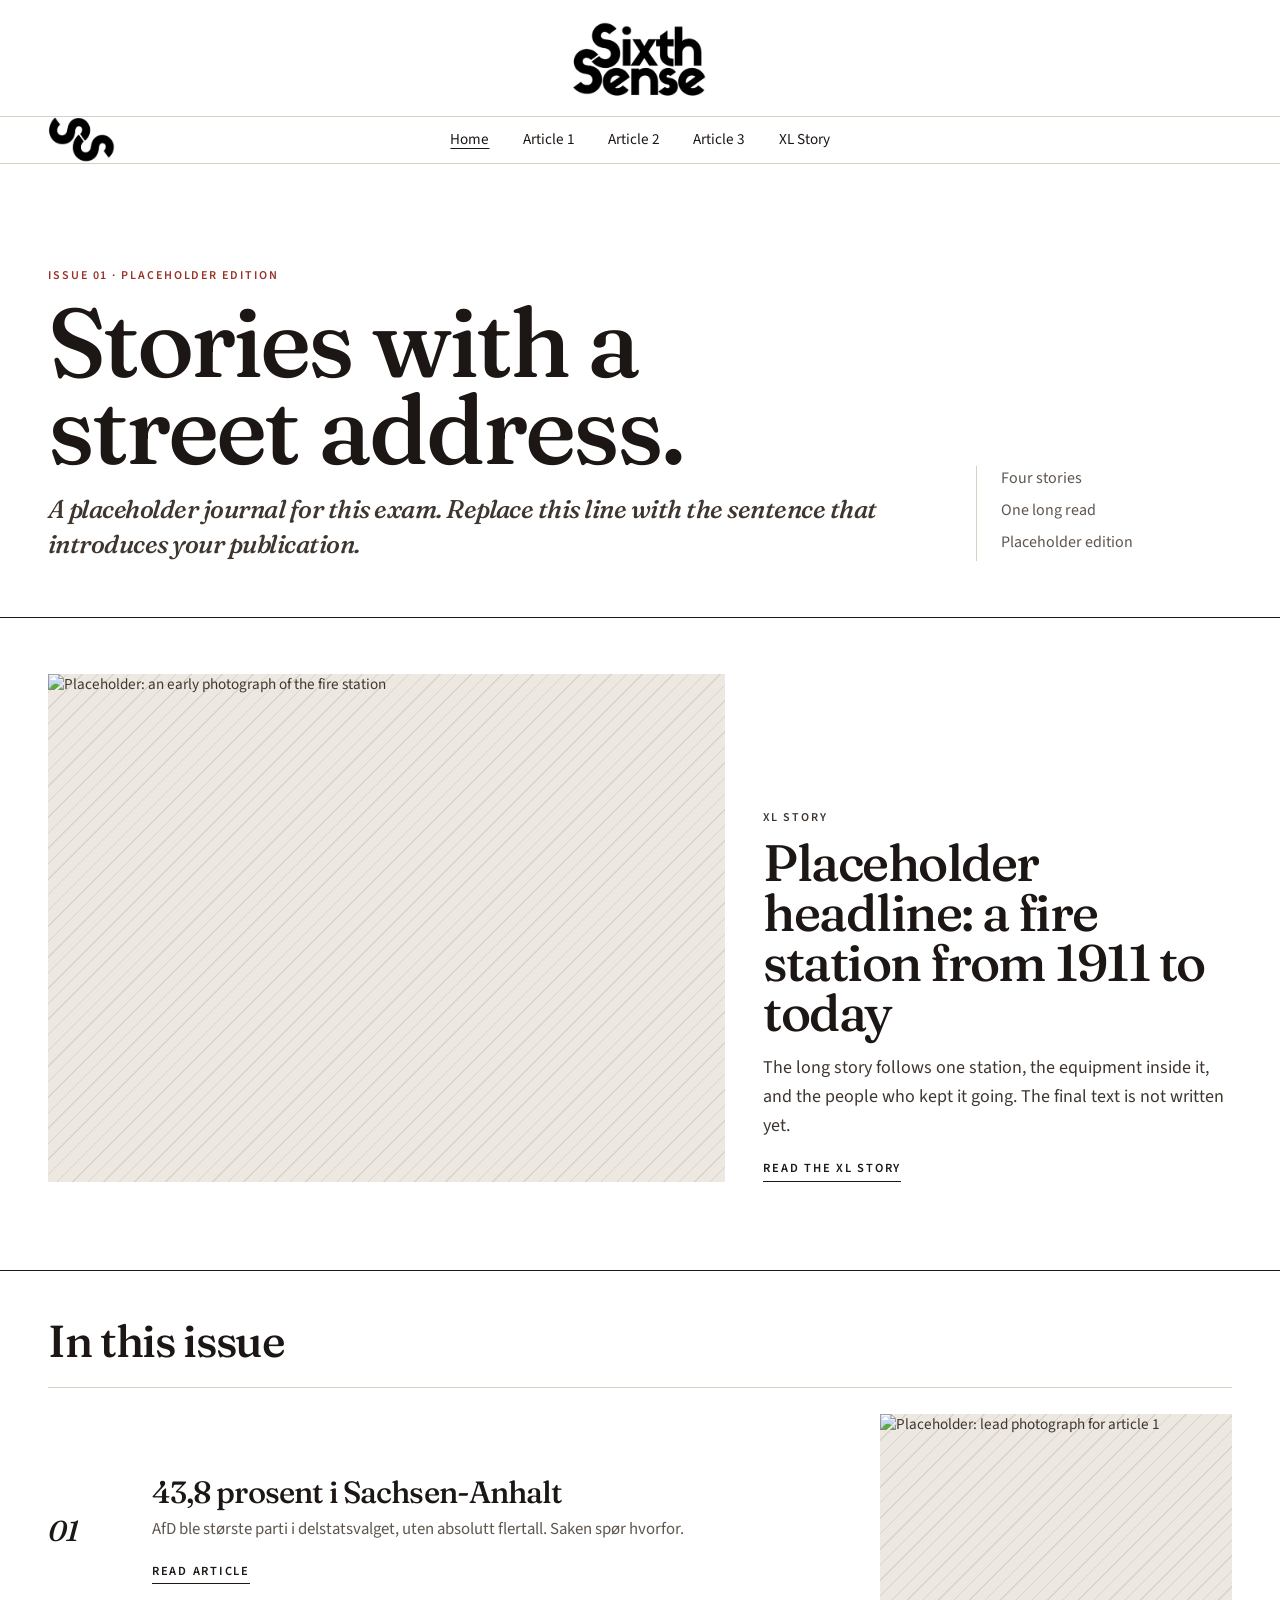
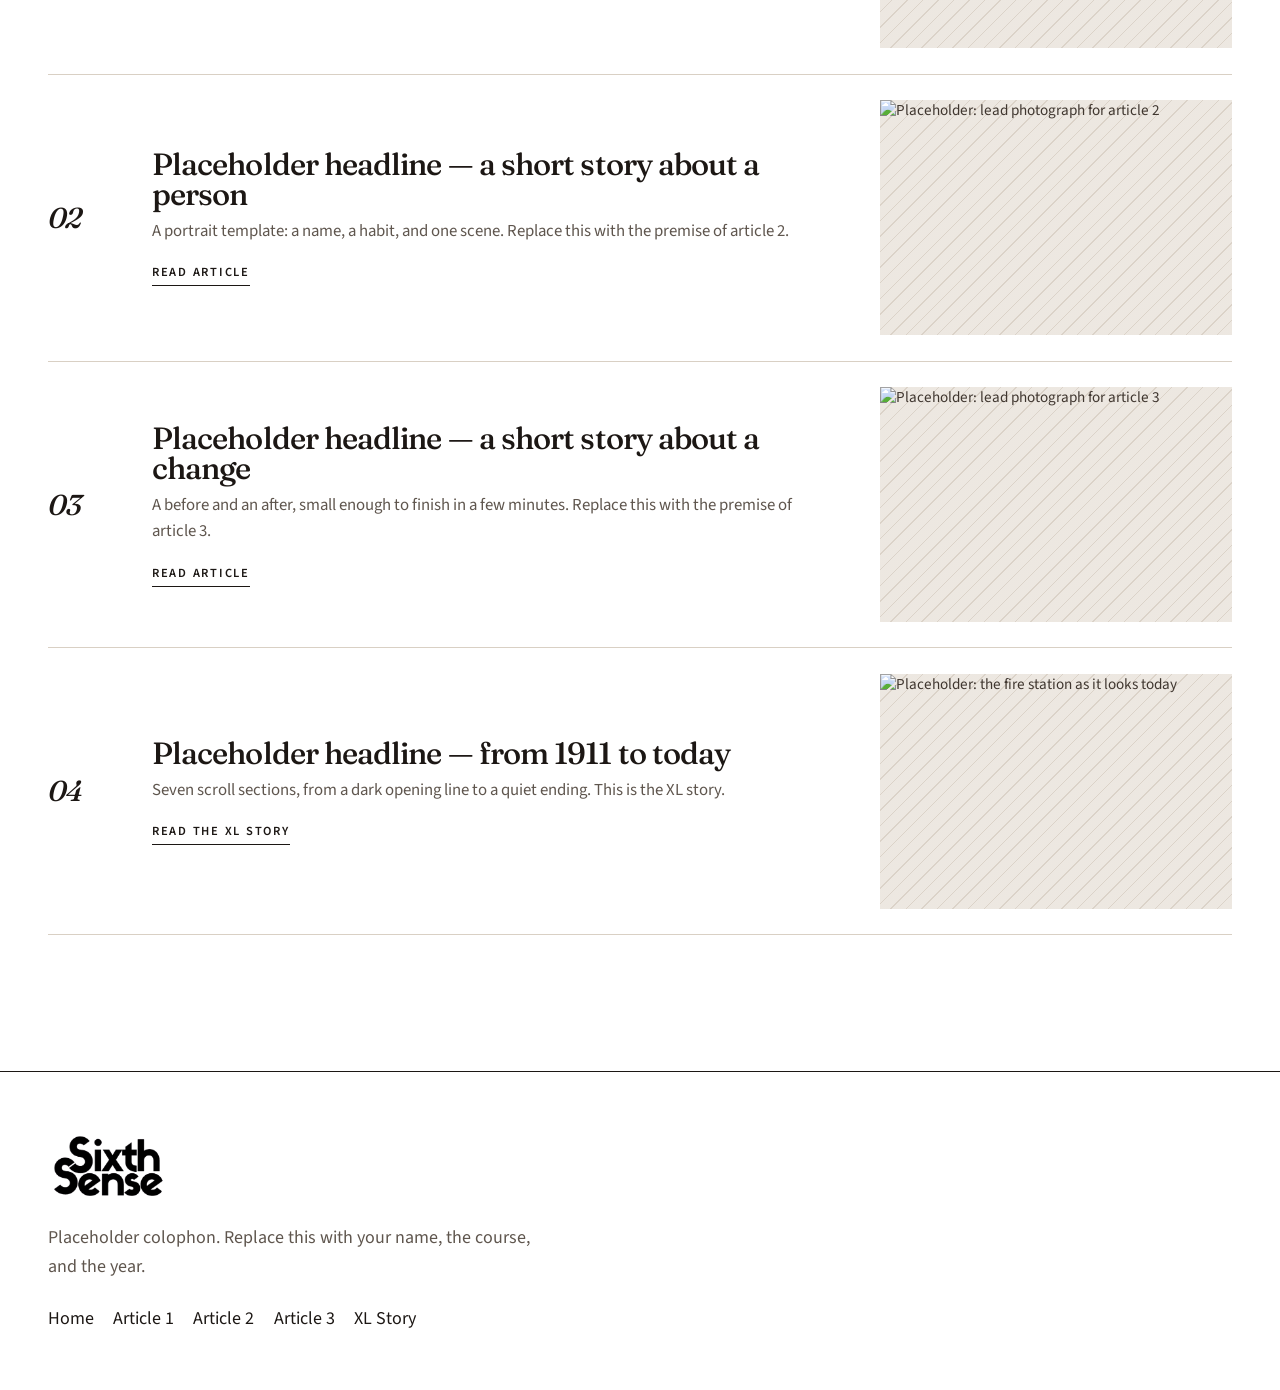
==== index.html @ ca729158 "first commit" ====
<!DOCTYPE html>
<html lang="en">
<head>
  <meta charset="utf-8">
  <meta name="viewport" content="width=device-width, initial-scale=1">
  <title>GVI — Placeholder edition</title>
  <meta name="description" content="Placeholder editorial homepage. Four stories, one of them a long read.">
  <meta name="theme-color" content="#ffffff">
  <link rel="icon" href="images/logo-mark.png">
  <link rel="stylesheet" href="css/style.css">
</head>
<!--
  Site name: Sixth Sense.
  The header mark is images/sixthsense-black.png.
  The compact header uses images/ss-black.png.
  The footer uses images/sixthsense-black.png.

  Pages
  - index.html       this homepage
  - article1.html    Story 1, AfD in Sachsen-Anhalt
  - article2.html    short story template
  - article3.html    short story template
  - xl-story.html    the long scroll story

  Photographs live in images/. The src on each <img> is the file name to add.
-->
<body>
  <a class="skip-link" href="#main">Skip to content</a>

  <header class="site-header">
    <div class="site-header__brand">
      <a class="logo logo--full" href="index.html" aria-label="Sixth Sense">
        <img class="logo__img" src="images/sixthsense-black.png" alt="">
      </a>
    </div>
    <div class="site-header__main">
      <a class="logo logo--mark" href="index.html" aria-label="Sixth Sense" tabindex="-1" aria-hidden="true">
        <span class="logo__mark-rot">
          <img src="images/ss-black.png" alt="">
        </span>
      </a>
      <nav class="site-nav" id="site-nav" aria-label="Primary">
        <ul>
          <li><a href="index.html" aria-current="page">Home</a></li>
          <li><a href="article1.html">Article 1</a></li>
          <li><a href="article2.html">Article 2</a></li>
          <li><a href="article3.html">Article 3</a></li>
          <li><a href="xl-story.html">XL Story</a></li>
        </ul>
      </nav>
    </div>
    <button class="nav-toggle" type="button" aria-expanded="false" aria-controls="site-nav">
      <span class="nav-toggle__open">Menu</span>
      <span class="nav-toggle__close">Close</span>
    </button>
  </header>

  <main id="main" tabindex="-1">
    <section class="cover" aria-labelledby="cover-title">
      <div class="wrap cover__grid">
        <div>
          <p class="kicker">Issue 01 · Placeholder edition</p>
          <h1 id="cover-title">Stories with a<br> street address.</h1>
          <p class="deck">A placeholder journal for this exam. Replace this line with the sentence that introduces your publication.</p>
        </div>
        <ul class="cover__aside">
          <li>Four stories</li>
          <li>One long read</li>
          <li>Placeholder edition</li>
        </ul>
      </div>
    </section>

    <section class="featured" aria-labelledby="featured-title">
      <div class="wrap">
        <a class="featured__link" href="xl-story.html">
          <div class="frame frame--feature">
            <!-- Add images/station-history.jpg later. Do not change this path unless you rename the file. -->
            <img src="images/station-history.jpg" alt="Placeholder: an early photograph of the fire station">
          </div>
          <div class="featured__text">
            <p class="kicker">XL story</p>
            <h2 id="featured-title">Placeholder headline: a fire station from 1911 to today</h2>
            <p>The long story follows one station, the equipment inside it, and the people who kept it going. The final text is not written yet.</p>
            <span class="text-link">Read the XL story</span>
          </div>
        </a>
      </div>
    </section>

    <section class="index-list" aria-labelledby="index-title">
      <div class="wrap">
        <h2 id="index-title">In this issue</h2>
        <ol>
          <li>
            <a class="story-row" href="article1.html">
              <span class="story-row__num">01</span>
              <div class="story-row__text">
                <h3>43,8 prosent i Sachsen-Anhalt</h3>
                <p>AfD ble største parti i delstatsvalget, uten absolutt flertall. Saken spør hvorfor.</p>
                <span class="text-link">Read article</span>
              </div>
              <div class="frame frame--wide">
                <img src="images/article-1.jpg" alt="Placeholder: lead photograph for article 1">
              </div>
            </a>
          </li>
          <li>
            <a class="story-row" href="article2.html">
              <span class="story-row__num">02</span>
              <div class="story-row__text">
                <h3>Placeholder headline — a short story about a person</h3>
                <p>A portrait template: a name, a habit, and one scene. Replace this with the premise of article 2.</p>
                <span class="text-link">Read article</span>
              </div>
              <div class="frame frame--wide">
                <img src="images/article-2.jpg" alt="Placeholder: lead photograph for article 2">
              </div>
            </a>
          </li>
          <li>
            <a class="story-row" href="article3.html">
              <span class="story-row__num">03</span>
              <div class="story-row__text">
                <h3>Placeholder headline — a short story about a change</h3>
                <p>A before and an after, small enough to finish in a few minutes. Replace this with the premise of article 3.</p>
                <span class="text-link">Read article</span>
              </div>
              <div class="frame frame--wide">
                <img src="images/article-3.jpg" alt="Placeholder: lead photograph for article 3">
              </div>
            </a>
          </li>
          <li>
            <a class="story-row" href="xl-story.html">
              <span class="story-row__num">04</span>
              <div class="story-row__text">
                <h3>Placeholder headline — from 1911 to today</h3>
                <p>Seven scroll sections, from a dark opening line to a quiet ending. This is the XL story.</p>
                <span class="text-link">Read the XL story</span>
              </div>
              <div class="frame frame--wide">
                <img src="images/station-today.jpg" alt="Placeholder: the fire station as it looks today">
              </div>
            </a>
          </li>
        </ol>
      </div>
    </section>
  </main>

  <footer class="site-footer">
    <div class="site-footer__inner">
      <div>
        <a class="logo" href="index.html">
          <img class="logo__img" src="images/sixthsense-black.png" alt="Sixth Sense">
        </a>
        <p class="site-footer__note">Placeholder colophon. Replace this with your name, the course, and the year.</p>
      </div>
      <nav aria-label="Footer">
        <ul>
          <li><a href="index.html">Home</a></li>
          <li><a href="article1.html">Article 1</a></li>
          <li><a href="article2.html">Article 2</a></li>
          <li><a href="article3.html">Article 3</a></li>
          <li><a href="xl-story.html">XL Story</a></li>
        </ul>
      </nav>
    </div>
  </footer>

  <script src="js/script.js"></script>
</body>
</html>
---- css/style.css ----
/*
  GVI / Gruppe 6 — shared styles
  ----------------------
  This file is used by every page.

  Edit the variables in :root first if you want to change the look.
  Colors, type, spacing, and timing all live there.

  Fonts are files in the fonts/ folder, so the site works offline.
  Fraunces and Source Sans 3 are used under the SIL Open Font License.
  The license texts are fonts/OFL-fraunces.txt and fonts/OFL-source-sans-3.txt.
  The files include Western European letters, including æ, ø, and å.
*/

/* --------------------------------------------
   Fonts
-------------------------------------------- */

@font-face {
  font-family: Fraunces;
  src: url("../fonts/fraunces-500.woff2") format("woff2");
  font-weight: 500;
  font-style: normal;
  font-display: swap;
}

@font-face {
  font-family: Fraunces;
  src: url("../fonts/fraunces-600.woff2") format("woff2");
  font-weight: 600;
  font-style: normal;
  font-display: swap;
}

@font-face {
  font-family: Fraunces;
  src: url("../fonts/fraunces-500-italic.woff2") format("woff2");
  font-weight: 500;
  font-style: italic;
  font-display: swap;
}

@font-face {
  font-family: "Source Sans 3";
  src: url("../fonts/source-sans-3-400.woff2") format("woff2");
  font-weight: 400;
  font-style: normal;
  font-display: swap;
}

@font-face {
  font-family: "Source Sans 3";
  src: url("../fonts/source-sans-3-600.woff2") format("woff2");
  font-weight: 600;
  font-style: normal;
  font-display: swap;
}

@font-face {
  font-family: "Source Sans 3";
  src: url("../fonts/source-sans-3-400-italic.woff2") format("woff2");
  font-weight: 400;
  font-style: italic;
  font-display: swap;
}

/* --------------------------------------------
   Design tokens
   Change these to restyle the whole site.
-------------------------------------------- */

:root {
  --ink: #1c1714;
  --ink-soft: #3f362f;
  --muted: #5f564e;
  --paper: #f3efe6; /* warm paper, used by the XL story */
  --canvas: #ffffff; /* homepage and article pages */
  --line: #1c1714;
  --line-soft: #d9d0c4;
  --accent: #9a3328;

  --night: #110e0c;
  --night-text: #f4efe6;

  --serif: Fraunces, "Iowan Old Style", Palatino, "Palatino Linotype", Georgia, serif;
  --sans: "Source Sans 3", "Avenir Next", "Segoe UI", Helvetica, Arial, sans-serif;

  --header-logo: clamp(4.15rem, 7vw, 6.15rem);
  --header-brand-pad: 0.85rem;
  --header-brand-h: calc(var(--header-logo) + (var(--header-brand-pad) * 2));
  --header-nav-block: 2.8rem;
  --header-side: 6.25rem;
  --header-compact: 72px;
  /* Logo row + nav row + the two hairline dividers. Phones drop the nav row. */
  --header-h: calc(var(--header-brand-h) + var(--header-nav-block) + 2px);
  --gutter: clamp(1.25rem, 4vw, 3rem);
  --page: 74rem;
  --measure: 40rem;

  --ease: cubic-bezier(0.22, 1, 0.36, 1);
  --fade: 0.75s;

  /* Keep this number in sync with the matchMedia query in js/script.js */
  --nav-break: 880px;
}

/* --------------------------------------------
   Base
-------------------------------------------- */

*,
*::before,
*::after {
  box-sizing: border-box;
}

html {
  overflow-x: clip;
  scroll-padding-top: var(--header-h);
  -webkit-text-size-adjust: 100%;
}

body {
  margin: 0;
  padding-top: var(--header-h);
  background: var(--canvas);
  color: var(--ink);
  font-family: var(--sans);
  font-size: 1.125rem;
  font-weight: 400;
  line-height: 1.6;
  text-rendering: optimizeLegibility;
  overflow-wrap: break-word;
}

body,
h1,
h2,
h3,
p,
figure,
blockquote,
ul,
ol {
  margin: 0;
}

img {
  display: block;
  max-width: 100%;
}

a {
  color: inherit;
}

button {
  font: inherit;
  color: inherit;
  background: none;
  border: 0;
  padding: 0;
  cursor: pointer;
}

::selection {
  background: #efc7bf;
  color: var(--ink);
}

:focus-visible {
  outline: 2px solid var(--accent);
  outline-offset: 3px;
}

/* The skip link moves focus to <main>. A box around the whole page is noisy. */
main:focus {
  outline: none;
}

.visually-hidden {
  position: absolute;
  width: 1px;
  height: 1px;
  padding: 0;
  margin: -1px;
  overflow: hidden;
  clip: rect(0, 0, 0, 0);
  white-space: nowrap;
  border: 0;
}

.skip-link {
  position: fixed;
  left: var(--gutter);
  top: 0.75rem;
  z-index: 80;
  padding: 0.55rem 0.8rem;
  background: var(--ink);
  color: var(--paper);
  text-decoration: none;
  transform: translateY(-150%);
}

.skip-link:focus {
  transform: none;
}

/* Shared content width. The header and footer use the same measure. */
.wrap,
.site-footer__inner {
  width: min(var(--page), calc(100% - (2 * var(--gutter))));
  margin-inline: auto;
}

.kicker {
  font-family: var(--sans);
  font-size: 0.75rem;
  font-weight: 600;
  letter-spacing: 0.16em;
  text-transform: uppercase;
  color: var(--accent);
}

.editor-note {
  margin-top: 0.85rem;
  font-family: var(--sans);
  font-size: 0.95rem;
  font-style: italic;
  color: var(--muted);
}

.deck {
  margin-top: 1.15rem;
  max-width: 34em;
  font-family: var(--serif);
  font-style: italic;
  font-weight: 500;
  font-size: clamp(1.25rem, 2vw, 1.6rem);
  line-height: 1.35;
  letter-spacing: -0.02em;
  color: var(--ink-soft);
}

h1,
h2,
h3 {
  font-family: var(--serif);
  font-weight: 500;
  letter-spacing: -0.03em;
  line-height: 0.98;
}

/* --------------------------------------------
   Header and navigation
   The same header markup is copied on every page.
   Logo row, then a centered nav row. White throughout.
-------------------------------------------- */

.site-header {
  position: fixed;
  inset: 0 0 auto 0;
  z-index: 40;
  display: flex;
  flex-direction: column;
  height: var(--header-h);
  background: #ffffff;
  color: var(--ink);
  border-bottom: 1px solid var(--line-soft);
  transition: height 0.42s var(--ease);
}

.site-header.is-compact {
  height: var(--header-compact);
}

.site-header__brand {
  position: relative;
  display: flex;
  flex: 0 0 var(--header-brand-h);
  align-items: center;
  justify-content: center;
  min-height: 0;
  padding-inline: var(--gutter);
  overflow: hidden;
  border-bottom: 1px solid var(--line-soft);
  transition:
    flex-basis 0.42s var(--ease),
    opacity 0.28s var(--ease),
    border-color 0.28s var(--ease),
    border-width 0.42s var(--ease);
}

.site-header.is-compact .site-header__brand {
  flex-basis: 0px;
  opacity: 0;
  border-bottom-width: 0;
  pointer-events: none;
}

.site-header__main {
  display: grid;
  flex: 1 1 auto;
  grid-template-columns: var(--header-side) minmax(0, 1fr) var(--header-side);
  align-items: center;
  min-height: 0;
  padding-inline: var(--gutter);
}

.site-header .logo {
  display: block;
  line-height: 0;
  color: inherit;
  text-decoration: none;
}

.site-header .logo--full {
  transition: opacity 0.28s var(--ease);
}

.site-header.is-compact .logo--full {
  opacity: 0;
}

.site-header .logo__img {
  display: block;
  height: var(--header-logo);
  width: auto;
}

/* Rotated SS monogram. The crop only removes empty canvas around the letters. */
.logo--mark {
  justify-self: start;
  opacity: 0;
  visibility: hidden;
  pointer-events: none;
  transition: opacity 0.28s var(--ease), visibility 0s linear 0.28s;
}

.site-header.is-compact .logo--mark {
  opacity: 1;
  visibility: visible;
  pointer-events: auto;
  transition: opacity 0.34s var(--ease) 0.1s, visibility 0s linear 0.1s;
}

.logo__mark-rot {
  --mark: 2.85rem;
  position: relative;
  display: block;
  width: calc(var(--mark) * 655 / 445);
  height: var(--mark);
  overflow: hidden;
}

.logo__mark-rot img {
  position: absolute;
  width: calc(var(--mark) * 728 / 445);
  height: calc(var(--mark) * 902 / 445);
  max-width: none;
  left: calc(var(--mark) * -46 / 445);
  top: calc(var(--mark) * -209 / 445);
  transform: rotate(90deg);
  transform-origin: center center;
}

.logo {
  display: inline-flex;
  align-items: flex-end;
  gap: 0.55rem;
  flex: 0 0 auto;
  color: inherit;
  text-decoration: none;
  line-height: 1;
  white-space: nowrap;
}

.logo__img {
  display: block;
  height: 2.7rem;
  width: auto;
}

.logo__name {
  padding-bottom: 0.15rem;
  font-family: var(--sans);
  font-size: 0.98rem;
  font-weight: 600;
  letter-spacing: 0.01em;
}

.site-nav ul {
  display: flex;
  align-items: center;
  justify-content: center;
  gap: clamp(1.1rem, 2.6vw, 2.5rem);
  margin: 0;
  padding: 0;
  list-style: none;
}

.site-nav a {
  color: var(--ink);
  text-decoration: none;
  font-size: 0.95rem;
  white-space: nowrap;
}

.site-nav a:hover,
.site-nav a[aria-current="page"] {
  text-decoration: underline;
  text-underline-offset: 0.28em;
  text-decoration-thickness: 1px;
}

.nav-toggle {
  display: none;
  border: 1px solid currentColor;
  padding: 0.35rem 0.7rem;
  letter-spacing: 0.08em;
  text-transform: uppercase;
  font-size: 0.75rem;
  font-weight: 600;
}

.nav-toggle__close {
  display: none;
}

@media (min-width: 881px) {
  .site-nav {
    display: flex;
    grid-column: 2;
    align-items: center;
    justify-content: center;
    height: 100%;
  }
}

/* --------------------------------------------
   Homepage
-------------------------------------------- */

.cover {
  padding: clamp(3.2rem, 8vw, 6.5rem) 0 clamp(2.2rem, 5vw, 3.5rem);
}

.cover h1 {
  max-width: 9em;
  margin-top: 0.85rem;
  font-size: clamp(3.1rem, 7.6vw, 6.5rem);
  line-height: 0.9;
}

.cover__grid {
  display: grid;
  gap: 2rem;
  align-items: end;
}

.cover__aside {
  display: grid;
  gap: 0.4rem;
  margin: 0;
  padding: 0.85rem 0 0;
  border-top: 1px solid var(--line-soft);
  list-style: none;
  color: var(--muted);
  font-size: 1rem;
}

.featured {
  padding: clamp(2rem, 5vw, 3.5rem) 0 clamp(3rem, 7vw, 5.5rem);
  border-top: 1px solid var(--line);
}

.featured__link {
  display: grid;
  gap: clamp(1.25rem, 3vw, 3.25rem);
  align-items: end;
  color: inherit;
  text-decoration: none;
}

.featured h2 {
  margin-top: 0.65rem;
  font-size: clamp(2.15rem, 4vw, 3.7rem);
}

.featured__link p {
  margin-top: 1rem;
  max-width: 36em;
  color: var(--ink-soft);
}

.text-link {
  display: inline-block;
  margin-top: 1.15rem;
  padding-bottom: 0.12rem;
  border-bottom: 1px solid currentColor;
  font-size: 0.78rem;
  font-weight: 600;
  letter-spacing: 0.14em;
  text-transform: uppercase;
}

.featured__link:hover .text-link,
.story-row:hover .text-link {
  color: var(--accent);
}

.index-list {
  padding-bottom: clamp(1rem, 4vw, 2rem);
  border-top: 1px solid var(--line);
}

.index-list h2 {
  padding-top: clamp(2rem, 5vw, 3rem);
  font-size: clamp(2rem, 4vw, 2.8rem);
}

.index-list ol {
  margin-top: 1.5rem;
  padding: 0;
  list-style: none;
}

.story-row {
  display: grid;
  grid-template-columns: 4.5rem minmax(0, 1fr) minmax(14rem, 22rem);
  grid-template-areas: "num text image";
  gap: 1.25rem 2rem;
  align-items: center;
  padding: 1.6rem 0;
  border-top: 1px solid var(--line-soft);
  color: inherit;
  text-decoration: none;
}

.index-list li:last-child .story-row {
  border-bottom: 1px solid var(--line-soft);
}

.story-row__num {
  grid-area: num;
  font-family: var(--serif);
  font-style: italic;
  font-size: 1.8rem;
  letter-spacing: -0.03em;
}

.story-row__text {
  grid-area: text;
}

.story-row h3 {
  font-size: clamp(1.55rem, 2.4vw, 2.15rem);
}

.story-row p {
  margin-top: 0.55rem;
  max-width: 40em;
  color: var(--muted);
  font-size: 1.05rem;
}

.story-row .frame {
  grid-area: image;
}

.story-row:hover .story-row__num,
.story-row:focus-visible .story-row__num {
  color: var(--accent);
}

/* --------------------------------------------
   Pictures
   Empty frames stay visible until you add files
   to the images/ folder. The file name is the src.
-------------------------------------------- */

.frame {
  position: relative;
  background-color: #e3dbd1;
  background-image: repeating-linear-gradient(
    -45deg,
    rgba(255, 255, 255, 0.35) 0 10px,
    rgba(70, 54, 40, 0.05) 10px 11px
  );
  overflow: hidden;
}

.frame--wide {
  aspect-ratio: 16 / 9;
}

.frame--feature {
  aspect-ratio: 4 / 3;
}

.frame--portrait {
  aspect-ratio: 4 / 5;
}

.frame > img {
  position: absolute;
  inset: 0;
  width: 100%;
  height: 100%;
  object-fit: cover;
  background: transparent;
  color: var(--ink-soft);
  font-family: var(--sans);
  font-size: 0.95rem;
  line-height: 1.4;
}

.story-row .frame {
  aspect-ratio: 3 / 2;
}

.story-row .frame > img,
.featured__link .frame > img {
  transition: transform 0.8s var(--ease);
}

.story-row:hover .frame > img,
.featured__link:hover .frame > img {
  transform: scale(1.035);
}

figcaption {
  padding-top: 0.6rem;
  color: var(--muted);
  font-size: 0.95rem;
  font-style: italic;
  line-height: 1.4;
}

/* --------------------------------------------
   Articles
   article1.html, article2.html, and article3.html
   share these classes. Keep the structure, change the words.
-------------------------------------------- */

.article__header {
  width: min(46rem, calc(100% - (2 * var(--gutter))));
  margin-inline: auto;
  padding-top: clamp(2.6rem, 7vw, 5rem);
}

.article__header h1 {
  max-width: 14em;
  margin-top: 0.7rem;
  font-size: clamp(2.6rem, 6vw, 4.75rem);
}

.byline {
  display: flex;
  flex-wrap: wrap;
  gap: 0.35rem 1.25rem;
  margin-top: 1.5rem;
  padding-top: 0.9rem;
  border-top: 1px solid var(--line-soft);
  color: var(--muted);
  font-size: 1rem;
}

.article__hero {
  width: min(var(--page), calc(100% - (2 * var(--gutter))));
  margin: clamp(2rem, 5vw, 3.2rem) auto 0;
}

.article__body {
  width: min(var(--measure), calc(100% - (2 * var(--gutter))));
  margin: clamp(2rem, 5vw, 3rem) auto 0;
  color: var(--ink-soft);
}

.article__body p {
  margin-top: 1.1em;
}

.article__body h2 {
  margin-top: 2.3em;
  margin-bottom: 0.35em;
  color: var(--ink);
  font-size: clamp(1.7rem, 3vw, 2.25rem);
}

.article__body .figure {
  margin-block: 2rem;
}

.pull {
  margin: 2.3rem 0;
  padding: 0;
  border: 0;
  color: var(--ink);
  font-family: var(--serif);
  font-style: italic;
  font-weight: 500;
  font-size: clamp(1.65rem, 3vw, 2.2rem);
  line-height: 1.22;
  letter-spacing: -0.02em;
}

.pull p::before {
  content: "";
  display: block;
  width: 2.5rem;
  height: 1px;
  margin-bottom: 1rem;
  background: var(--accent);
}

/* --------------------------------------------
   Footer
-------------------------------------------- */

.site-footer {
  margin-top: clamp(3.5rem, 9vw, 6.5rem);
  padding: clamp(2.2rem, 5vw, 3.5rem) 0;
  border-top: 1px solid var(--line);
}

.site-footer__inner {
  display: grid;
  gap: 1.5rem;
}

.site-footer .logo {
  align-items: center;
}

.site-footer .logo__img {
  height: clamp(3.8rem, 7vw, 4.6rem);
  width: auto;
}

.site-footer__note {
  max-width: 28em;
  margin-top: 0.75rem;
  color: var(--muted);
}

.site-footer ul {
  display: flex;
  flex-wrap: wrap;
  gap: 0.55rem 1.2rem;
  padding: 0;
  list-style: none;
}

.site-footer a {
  text-decoration: none;
}

.site-footer a:hover {
  text-decoration: underline;
  text-underline-offset: 0.25em;
}

/* --------------------------------------------
   Small screens
-------------------------------------------- */

@media (min-width: 900px) {
  .cover__grid {
    grid-template-columns: minmax(0, 1fr) 16rem;
    gap: 3rem;
  }

  .cover__aside {
    padding: 0 0 0.35rem 1.5rem;
    border-top: 0;
    border-left: 1px solid var(--line-soft);
  }

  .featured__link {
    grid-template-columns: 1.3fr 0.9fr;
  }
}

@media (max-width: 880px) {
  :root {
    --header-h: calc(var(--header-brand-h) + 1px);
    --header-compact: 68px;
  }

  .site-header__brand {
    border-bottom: 0;
  }

  .site-header__main {
    display: flex;
    flex: 0 0 0px;
    align-items: center;
    height: 0;
    min-height: 0;
    padding: 0;
    overflow: visible;
  }

  .site-header.is-compact .site-header__main {
    flex-basis: 0px;
  }

  .logo--mark {
    position: absolute;
    top: 50%;
    left: var(--gutter);
    z-index: 2;
    transform: translateY(-50%);
  }

  .logo__mark-rot {
    --mark: 2.35rem;
  }

  .nav-toggle {
    display: inline-flex;
    position: absolute;
    top: 50%;
    right: var(--gutter);
    z-index: 2;
    transform: translateY(-50%);
    background: #ffffff;
  }

  .site-header.is-menu-open .nav-toggle__open {
    display: none;
  }

  .site-header.is-menu-open .nav-toggle__close {
    display: inline;
  }

  .site-nav {
    display: none;
    position: absolute;
    top: 100%;
    left: 0;
    right: 0;
    padding: 0.35rem var(--gutter) 1rem;
    background: #ffffff;
    color: var(--ink);
    border-bottom: 1px solid var(--line-soft);
  }

  .site-nav.is-open {
    display: block;
  }

  .site-nav ul {
    flex-direction: column;
    align-items: center;
    gap: 0.15rem;
    padding-top: 0.2rem;
  }

  .site-nav a {
    display: inline-block;
    padding: 0.45rem 0.4rem;
    font-size: 1.05rem;
  }

  .site-header.is-menu-open {
    background: #ffffff;
    color: var(--ink);
    border-bottom-color: transparent;
  }
}

@media (max-width: 700px) {
  .story-row {
    grid-template-columns: auto 1fr;
    grid-template-areas:
      "image image"
      "num text";
    align-items: start;
  }

  .frame--feature {
    aspect-ratio: 3 / 2;
  }
}

@media (prefers-reduced-motion: reduce) {
  .site-header,
  .site-header__brand,
  .site-header__main,
  .logo--full,
  .logo--mark {
    transition: none;
  }

  .story-row .frame > img,
  .featured__link .frame > img {
    transition: none;
  }

  .story-row:hover .frame > img,
  .featured__link:hover .frame > img {
    transform: none;
  }
}
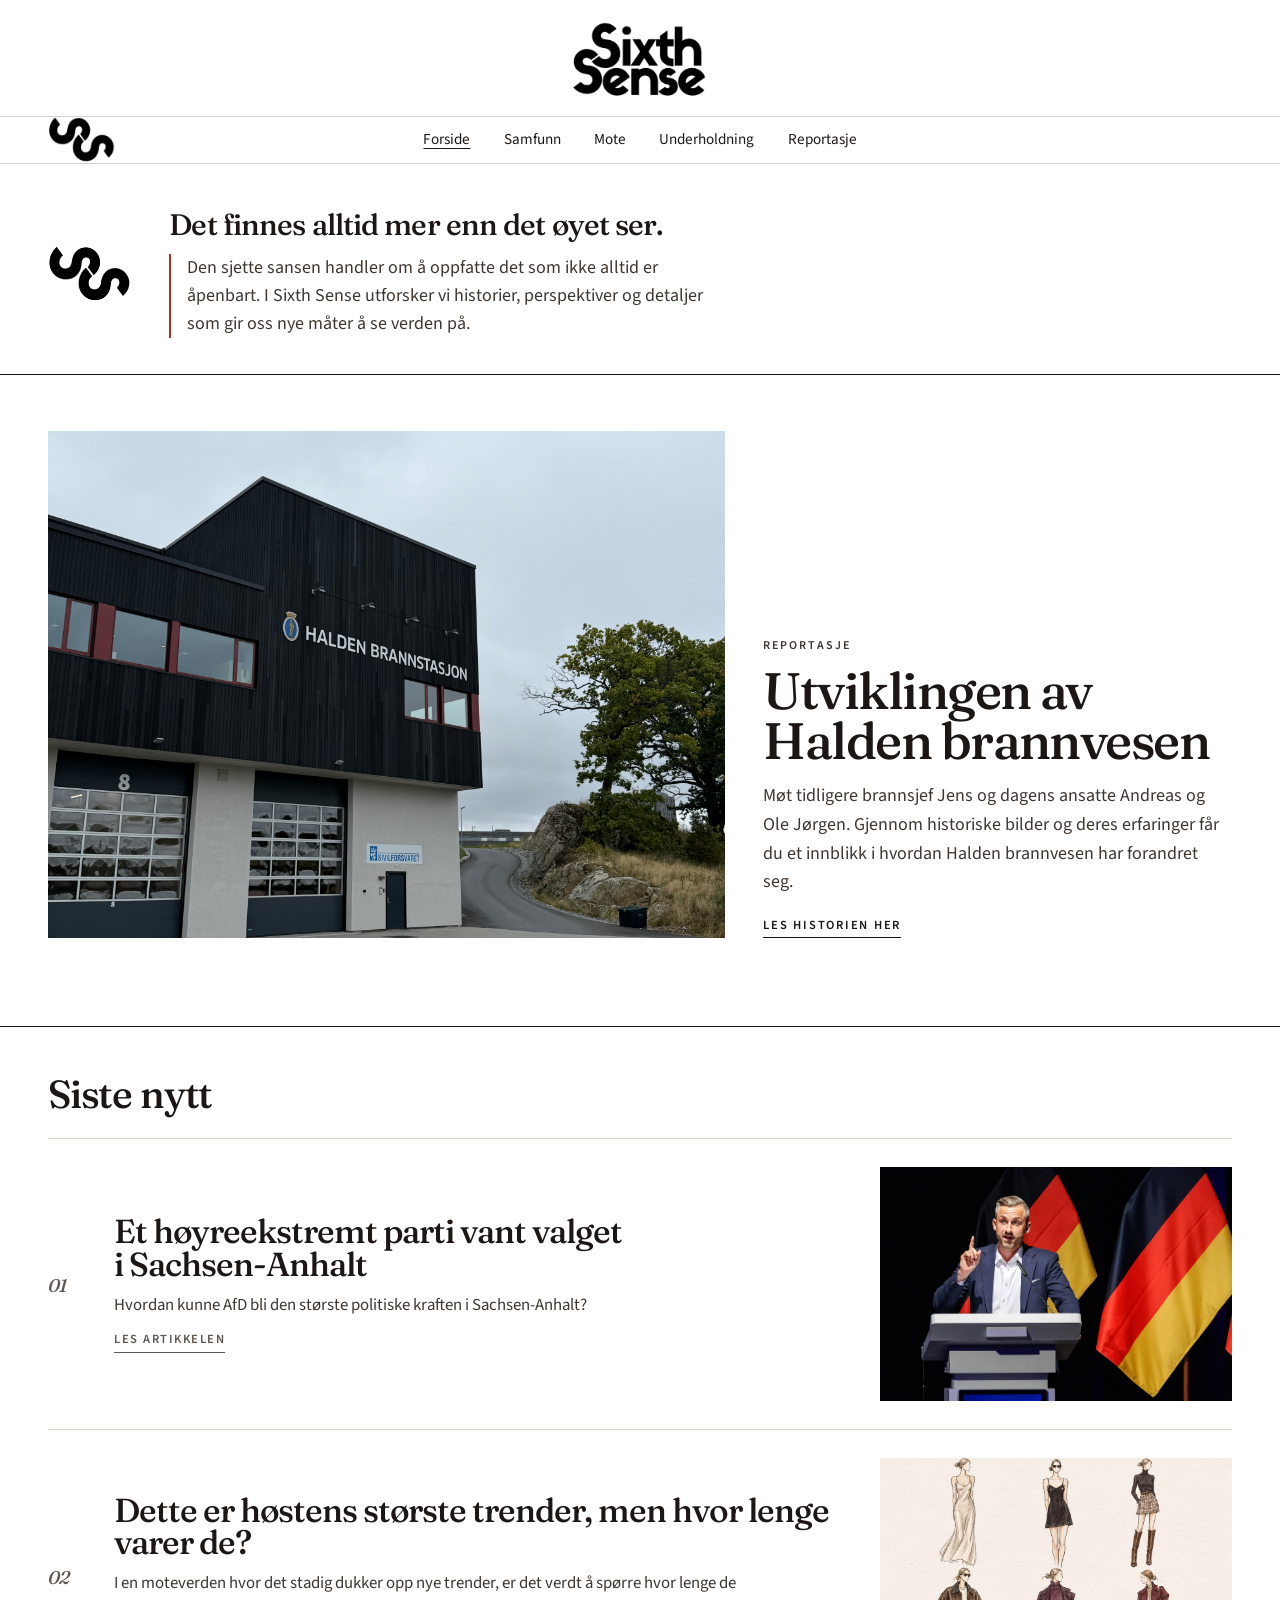
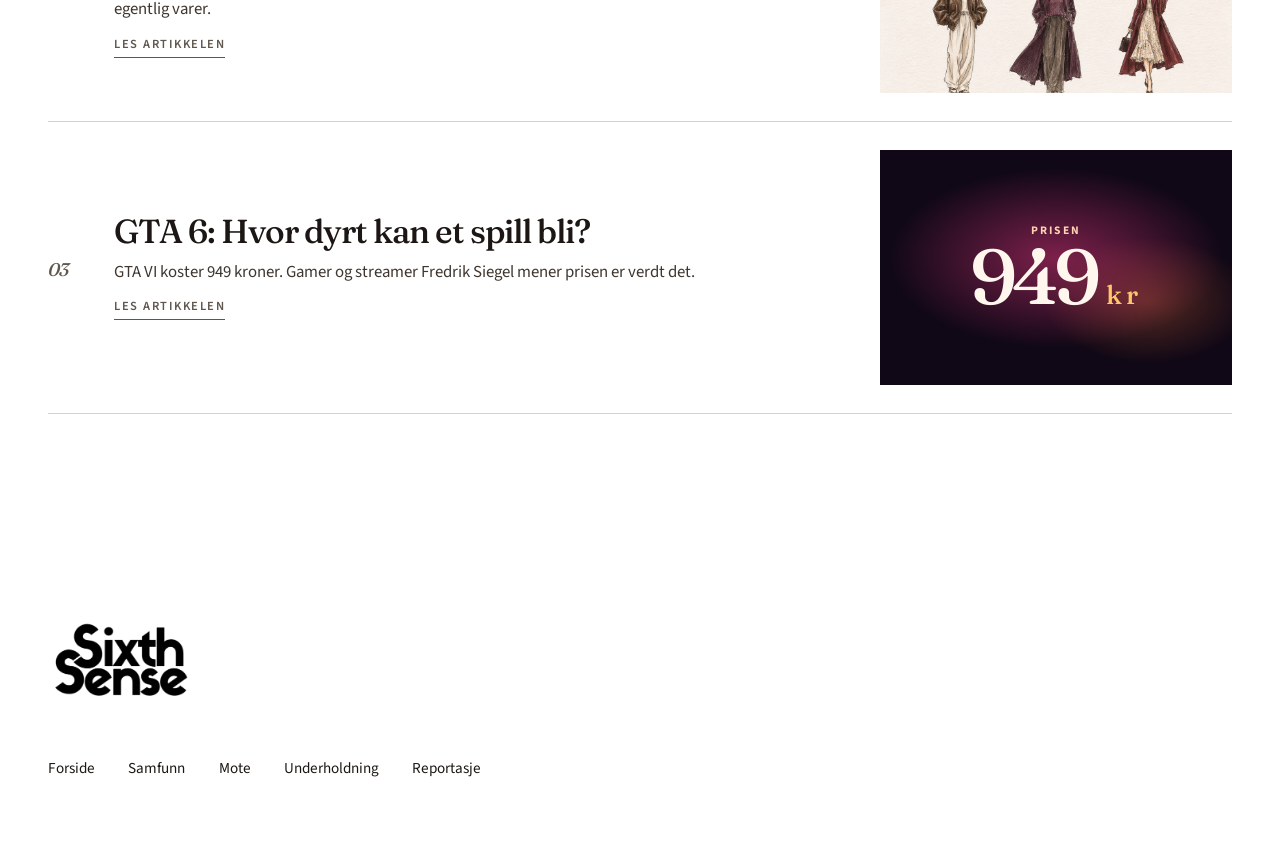
==== commit 46ce9167: "Publish the current website pages, styles, scripts, and images. Co-authored-by: Cursor <cursoragent@" ====
--- a/index.html
+++ b/index.html
@@ -1,5 +1,5 @@
 <!DOCTYPE html>
-<html lang="en">
+<html lang="nb">
 <head>
   <meta charset="utf-8">
   <meta name="viewport" content="width=device-width, initial-scale=1">
@@ -19,7 +19,7 @@
   - index.html       this homepage
   - article1.html    Story 1, AfD in Sachsen-Anhalt
   - article2.html    short story template
-  - article3.html    short story template
+  - article3.html    GTA 6 and the price debate
   - xl-story.html    the long scroll story
 
   Photographs live in images/. The src on each <img> is the file name to add.
@@ -30,7 +30,7 @@
   <header class="site-header">
     <div class="site-header__brand">
       <a class="logo logo--full" href="index.html" aria-label="Sixth Sense">
-        <img class="logo__img" src="images/sixthsense-black.png" alt="">
+        <img class="logo__img" src="images/sixthsense-black.png" width="1488" height="901" alt="">
       </a>
     </div>
     <div class="site-header__main">
@@ -41,11 +41,11 @@
       </a>
       <nav class="site-nav" id="site-nav" aria-label="Primary">
         <ul>
-          <li><a href="index.html" aria-current="page">Home</a></li>
-          <li><a href="article1.html">Article 1</a></li>
-          <li><a href="article2.html">Article 2</a></li>
-          <li><a href="article3.html">Article 3</a></li>
-          <li><a href="xl-story.html">XL Story</a></li>
+          <li><a href="index.html" aria-current="page">Forside</a></li>
+          <li><a href="article1.html">Samfunn</a></li>
+          <li><a href="article2.html">Mote</a></li>
+          <li><a href="article3.html">Underholdning</a></li>
+          <li><a href="xl-story.html">Reportasje</a></li>
         </ul>
       </nav>
     </div>
@@ -57,17 +57,12 @@
 
   <main id="main" tabindex="-1">
     <section class="cover" aria-labelledby="cover-title">
-      <div class="wrap cover__grid">
-        <div>
-          <p class="kicker">Issue 01 · Placeholder edition</p>
-          <h1 id="cover-title">Stories with a<br> street address.</h1>
-          <p class="deck">A placeholder journal for this exam. Replace this line with the sentence that introduces your publication.</p>
+      <div class="wrap cover__intro">
+        <h1 id="cover-title">Det finnes alltid mer enn det øyet ser.</h1>
+        <p class="cover__lead">Den sjette sansen handler om å oppfatte det som ikke alltid er åpenbart. I Sixth Sense utforsker vi historier, perspektiver og detaljer som gir oss nye måter å se verden på.</p>
+        <div class="cover__mark" aria-hidden="true">
+          <img src="images/ss-black.png" alt="">
         </div>
-        <ul class="cover__aside">
-          <li>Four stories</li>
-          <li>One long read</li>
-          <li>Placeholder edition</li>
-        </ul>
       </div>
     </section>
 
@@ -75,14 +70,13 @@
       <div class="wrap">
         <a class="featured__link" href="xl-story.html">
           <div class="frame frame--feature">
-            <!-- Add images/station-history.jpg later. Do not change this path unless you rename the file. -->
-            <img src="images/station-history.jpg" alt="Placeholder: an early photograph of the fire station">
+            <img src="images/IMG_7676.jpeg" width="4284" height="5712" alt="Den nye brannstasjonen i Halden, en mørk bygning med skiltet Halden brannstasjon, porter og Sivilforsvaret.">
           </div>
           <div class="featured__text">
-            <p class="kicker">XL story</p>
-            <h2 id="featured-title">Placeholder headline: a fire station from 1911 to today</h2>
-            <p>The long story follows one station, the equipment inside it, and the people who kept it going. The final text is not written yet.</p>
-            <span class="text-link">Read the XL story</span>
+            <p class="kicker">Reportasje</p>
+            <h2 id="featured-title">Utviklingen av Halden brannvesen</h2>
+            <p>Møt tidligere brannsjef Jens og dagens ansatte Andreas og <span class="nobr">Ole Jørgen</span>. Gjennom historiske bilder og deres erfaringer får du et innblikk i hvordan Halden brannvesen har forandret seg.</p>
+            <span class="text-link">Les historien her</span>
           </div>
         </a>
       </div>
@@ -90,18 +84,18 @@
 
     <section class="index-list" aria-labelledby="index-title">
       <div class="wrap">
-        <h2 id="index-title">In this issue</h2>
+        <h2 id="index-title">Siste nytt</h2>
         <ol>
           <li>
             <a class="story-row" href="article1.html">
               <span class="story-row__num">01</span>
               <div class="story-row__text">
-                <h3>43,8 prosent i Sachsen-Anhalt</h3>
-                <p>AfD ble største parti i delstatsvalget, uten absolutt flertall. Saken spør hvorfor.</p>
-                <span class="text-link">Read article</span>
+                <h3>Et høyreekstremt parti vant valget <span class="nobr">i Sachsen-Anhalt</span></h3>
+                <p>Hvordan kunne AfD bli den største politiske kraften i Sachsen-Anhalt?</p>
+                <span class="text-link">Les artikkelen</span>
               </div>
               <div class="frame frame--wide">
-                <img src="images/article-1.jpg" alt="Placeholder: lead photograph for article 1">
+                <img src="images/Ulrich.webp" alt="Ulrich Siegmund, AfDs toppkandidat i Sachsen-Anhalt, taler fra en talerstol med tyske flagg i bakgrunnen.">
               </div>
             </a>
           </li>
@@ -109,12 +103,12 @@
             <a class="story-row" href="article2.html">
               <span class="story-row__num">02</span>
               <div class="story-row__text">
-                <h3>Placeholder headline — a short story about a person</h3>
-                <p>A portrait template: a name, a habit, and one scene. Replace this with the premise of article 2.</p>
-                <span class="text-link">Read article</span>
+                <h3>Dette er høstens største trender, men hvor lenge varer de?</h3>
+                <p>I en moteverden hvor det stadig dukker opp nye trender, er det verdt å spørre hvor lenge de egentlig varer.</p>
+                <span class="text-link">Les artikkelen</span>
               </div>
-              <div class="frame frame--wide">
-                <img src="images/article-2.jpg" alt="Placeholder: lead photograph for article 2">
+              <div class="frame frame--wide frame--varighet">
+                <img src="images/MoteVarighet.png" alt="Tolv moteskisser av høstplagg: kåper, dresser, kjoler, jeans og støvler.">
               </div>
             </a>
           </li>
@@ -122,25 +116,15 @@
             <a class="story-row" href="article3.html">
               <span class="story-row__num">03</span>
               <div class="story-row__text">
-                <h3>Placeholder headline — a short story about a change</h3>
-                <p>A before and an after, small enough to finish in a few minutes. Replace this with the premise of article 3.</p>
-                <span class="text-link">Read article</span>
+                <h3>GTA 6: Hvor dyrt kan et spill bli?</h3>
+                <p>GTA VI koster 949 kroner. Gamer og streamer Fredrik Siegel mener prisen er verdt det.</p>
+                <span class="text-link">Les artikkelen</span>
               </div>
-              <div class="frame frame--wide">
-                <img src="images/article-3.jpg" alt="Placeholder: lead photograph for article 3">
-              </div>
-            </a>
-          </li>
-          <li>
-            <a class="story-row" href="xl-story.html">
-              <span class="story-row__num">04</span>
-              <div class="story-row__text">
-                <h3>Placeholder headline — from 1911 to today</h3>
-                <p>Seven scroll sections, from a dark opening line to a quiet ending. This is the XL story.</p>
-                <span class="text-link">Read the XL story</span>
-              </div>
-              <div class="frame frame--wide">
-                <img src="images/station-today.jpg" alt="Placeholder: the fire station as it looks today">
+              <div class="frame frame--wide frame--gta" aria-hidden="true">
+                <div class="frame-gta">
+                  <p class="frame-gta__label">Prisen</p>
+                  <p class="frame-gta__price"><span>949</span><span>kr</span></p>
+                </div>
               </div>
             </a>
           </li>
@@ -151,19 +135,16 @@
 
   <footer class="site-footer">
     <div class="site-footer__inner">
-      <div>
-        <a class="logo" href="index.html">
-          <img class="logo__img" src="images/sixthsense-black.png" alt="Sixth Sense">
-        </a>
-        <p class="site-footer__note">Placeholder colophon. Replace this with your name, the course, and the year.</p>
-      </div>
+      <a class="logo" href="index.html">
+        <img class="logo__img" src="images/sixthsense-black.png" width="1488" height="901" alt="Sixth Sense">
+      </a>
       <nav aria-label="Footer">
         <ul>
-          <li><a href="index.html">Home</a></li>
-          <li><a href="article1.html">Article 1</a></li>
-          <li><a href="article2.html">Article 2</a></li>
-          <li><a href="article3.html">Article 3</a></li>
-          <li><a href="xl-story.html">XL Story</a></li>
+          <li><a href="index.html">Forside</a></li>
+          <li><a href="article1.html">Samfunn</a></li>
+          <li><a href="article2.html">Mote</a></li>
+          <li><a href="article3.html">Underholdning</a></li>
+          <li><a href="xl-story.html">Reportasje</a></li>
         </ul>
       </nav>
     </div>
--- a/css/style.css
+++ b/css/style.css
@@ -52,6 +52,14 @@
   font-family: "Source Sans 3";
   src: url("../fonts/source-sans-3-600.woff2") format("woff2");
   font-weight: 600;
+  font-style: normal;
+  font-display: swap;
+}
+
+@font-face {
+  font-family: "Source Sans 3";
+  src: url("../fonts/source-sans-3-700.woff2") format("woff2");
+  font-weight: 700;
   font-style: normal;
   font-display: swap;
 }
@@ -442,31 +450,85 @@
 -------------------------------------------- */
 
 .cover {
-  padding: clamp(3.2rem, 8vw, 6.5rem) 0 clamp(2.2rem, 5vw, 3.5rem);
+  padding: clamp(2.4rem, 5vh, 4rem) 0 clamp(2rem, 4vh, 3rem);
+}
+
+.cover__intro {
+  display: grid;
+  grid-template-columns: auto minmax(0, 1fr);
+  grid-template-areas:
+    "mark title"
+    "mark copy";
+  align-items: center;
+  justify-content: start;
+  column-gap: clamp(1.25rem, 3vw, 2.75rem);
+  row-gap: 0.9rem;
 }
 
 .cover h1 {
-  max-width: 9em;
-  margin-top: 0.85rem;
-  font-size: clamp(3.1rem, 7.6vw, 6.5rem);
-  line-height: 0.9;
-}
-
-.cover__grid {
-  display: grid;
-  gap: 2rem;
-  align-items: end;
-}
-
-.cover__aside {
-  display: grid;
-  gap: 0.4rem;
-  margin: 0;
-  padding: 0.85rem 0 0;
-  border-top: 1px solid var(--line-soft);
-  list-style: none;
-  color: var(--muted);
-  font-size: 1rem;
+  grid-area: title;
+  max-width: 11em;
+  margin-top: 0;
+  font-size: clamp(2.55rem, 8vw, 3.4rem);
+  line-height: 0.98;
+}
+
+@media (min-width: 1040px) {
+  .cover h1 {
+    max-width: none;
+    font-size: clamp(1.85rem, 2.15vw, 2.85rem);
+    line-height: 1.05;
+    white-space: nowrap;
+  }
+}
+
+.cover__lead {
+  grid-area: copy;
+  margin-top: 0;
+  max-width: 34rem;
+  padding-left: 1rem;
+  border-left: 2px solid var(--accent);
+  color: var(--ink-soft);
+  font-size: 1.125rem;
+  line-height: 1.55;
+}
+
+/* Same crop and turn as the header mark, at a larger size. */
+.cover__mark {
+  --mark: clamp(3.35rem, 4.4vw, 4.85rem);
+  grid-area: mark;
+  position: relative;
+  width: calc(var(--mark) * 655 / 445);
+  height: var(--mark);
+  justify-self: start;
+  overflow: hidden;
+}
+
+.cover__mark img {
+  position: absolute;
+  width: calc(var(--mark) * 728 / 445);
+  height: calc(var(--mark) * 902 / 445);
+  max-width: none;
+  left: calc(var(--mark) * -46 / 445);
+  top: calc(var(--mark) * -209 / 445);
+  transform: rotate(90deg);
+  transform-origin: center center;
+}
+
+@media (max-width: 880px) {
+  .cover__intro {
+    grid-template-columns: 1fr;
+    grid-template-areas:
+      "mark"
+      "title"
+      "copy";
+    justify-items: start;
+  }
+
+  .cover__mark {
+    --mark: 3.35rem;
+    justify-self: center;
+  }
 }
 
 .featured {
@@ -516,7 +578,7 @@
 
 .index-list h2 {
   padding-top: clamp(2rem, 5vw, 3rem);
-  font-size: clamp(2rem, 4vw, 2.8rem);
+  font-size: clamp(1.75rem, 3.4vw, 2.45rem);
 }
 
 .index-list ol {
@@ -527,11 +589,11 @@
 
 .story-row {
   display: grid;
-  grid-template-columns: 4.5rem minmax(0, 1fr) minmax(14rem, 22rem);
+  grid-template-columns: 3rem minmax(0, 1fr) minmax(14rem, 22rem);
   grid-template-areas: "num text image";
-  gap: 1.25rem 2rem;
+  gap: 1.15rem 1.15rem;
   align-items: center;
-  padding: 1.6rem 0;
+  padding: 1.75rem 0;
   border-top: 1px solid var(--line-soft);
   color: inherit;
   text-decoration: none;
@@ -543,10 +605,13 @@
 
 .story-row__num {
   grid-area: num;
+  padding-top: 0.28rem;
+  color: var(--muted);
   font-family: var(--serif);
   font-style: italic;
-  font-size: 1.8rem;
+  font-size: 1.15rem;
   letter-spacing: -0.03em;
+  line-height: 1;
 }
 
 .story-row__text {
@@ -554,14 +619,26 @@
 }
 
 .story-row h3 {
-  font-size: clamp(1.55rem, 2.4vw, 2.15rem);
+  color: var(--ink);
+  font-size: clamp(1.75rem, 2.6vw, 2.35rem);
+}
+
+.nobr {
+  white-space: nowrap;
 }
 
 .story-row p {
-  margin-top: 0.55rem;
+  margin-top: 0.7rem;
   max-width: 40em;
+  color: var(--ink-soft);
+  font-size: 1.05rem;
+  line-height: 1.55;
+}
+
+.story-row .text-link {
+  margin-top: 0.8rem;
   color: var(--muted);
-  font-size: 1.05rem;
+  letter-spacing: 0.12em;
 }
 
 .story-row .frame {
@@ -619,12 +696,70 @@
   aspect-ratio: 3 / 2;
 }
 
+.story-row .frame--varighet > img {
+  object-position: center 97%;
+}
+
+.story-row .frame--gta {
+  background-color: #100816;
+  background-image: none;
+  container-type: inline-size;
+}
+
+.frame-gta {
+  position: absolute;
+  inset: 0;
+  display: flex;
+  flex-direction: column;
+  align-items: center;
+  justify-content: center;
+  gap: 0.45rem;
+  background:
+    radial-gradient(ellipse 72% 58% at 50% 46%, rgba(255, 61, 138, 0.46), transparent 66%),
+    radial-gradient(ellipse 46% 42% at 76% 64%, rgba(255, 122, 60, 0.3), transparent 64%),
+    #100816;
+}
+
+.story-row .frame-gta__label {
+  margin: 0;
+  color: #ffd2b4;
+  font-family: var(--sans);
+  font-size: 0.72rem;
+  font-weight: 700;
+  letter-spacing: 0.2em;
+  line-height: 1;
+  text-transform: uppercase;
+}
+
+.story-row .frame-gta__price {
+  position: relative;
+  z-index: 1;
+  display: flex;
+  align-items: baseline;
+  gap: 0.12em;
+  margin: 0;
+  color: #fff6ee;
+  font-family: var(--serif);
+  font-size: 22cqw;
+  font-weight: 500;
+  letter-spacing: -0.06em;
+  line-height: 0.85;
+}
+
+.story-row .frame-gta__price span:last-child {
+  color: #ffc56b;
+  font-size: 0.34em;
+  letter-spacing: 0.16em;
+}
+
 .story-row .frame > img,
+.story-row .frame-gta,
 .featured__link .frame > img {
   transition: transform 0.8s var(--ease);
 }
 
 .story-row:hover .frame > img,
+.story-row:hover .frame-gta,
 .featured__link:hover .frame > img {
   transform: scale(1.035);
 }
@@ -720,45 +855,53 @@
 
 .site-footer {
   margin-top: clamp(3.5rem, 9vw, 6.5rem);
-  padding: clamp(2.2rem, 5vw, 3.5rem) 0;
-  border-top: 1px solid var(--line);
+  padding: clamp(2.6rem, 6vw, 4rem) 0 clamp(3rem, 7vw, 4.75rem);
+  background: #ffffff;
+  color: var(--ink);
+  border-top: 0;
 }
 
 .site-footer__inner {
-  display: grid;
-  gap: 1.5rem;
+  display: flex;
+  flex-direction: column;
+  align-items: flex-start;
+  gap: clamp(2rem, 4vw, 3.15rem);
 }
 
 .site-footer .logo {
-  align-items: center;
+  align-items: flex-start;
 }
 
 .site-footer .logo__img {
-  height: clamp(3.8rem, 7vw, 4.6rem);
+  height: clamp(4.15rem, 7vw, 5.75rem);
   width: auto;
-}
-
-.site-footer__note {
-  max-width: 28em;
-  margin-top: 0.75rem;
-  color: var(--muted);
 }
 
 .site-footer ul {
   display: flex;
   flex-wrap: wrap;
-  gap: 0.55rem 1.2rem;
+  align-items: center;
+  justify-content: flex-start;
+  gap: clamp(1.1rem, 2.6vw, 2.5rem);
+  margin: 0;
   padding: 0;
   list-style: none;
 }
 
 .site-footer a {
+  color: var(--ink);
   text-decoration: none;
 }
 
-.site-footer a:hover {
+.site-footer nav a {
+  font-size: 0.95rem;
+  white-space: nowrap;
+}
+
+.site-footer nav a:hover {
   text-decoration: underline;
-  text-underline-offset: 0.25em;
+  text-underline-offset: 0.28em;
+  text-decoration-thickness: 1px;
 }
 
 /* --------------------------------------------
@@ -766,17 +909,6 @@
 -------------------------------------------- */
 
 @media (min-width: 900px) {
-  .cover__grid {
-    grid-template-columns: minmax(0, 1fr) 16rem;
-    gap: 3rem;
-  }
-
-  .cover__aside {
-    padding: 0 0 0.35rem 1.5rem;
-    border-top: 0;
-    border-left: 1px solid var(--line-soft);
-  }
-
   .featured__link {
     grid-template-columns: 1.3fr 0.9fr;
   }
@@ -879,6 +1011,27 @@
       "image image"
       "num text";
     align-items: start;
+    gap: 0.95rem 0.75rem;
+    padding: 1.5rem 0;
+  }
+
+  .story-row__num {
+    padding-top: 0.18rem;
+    font-size: 1rem;
+  }
+
+  .story-row h3 {
+    font-size: 1.5rem;
+  }
+
+  .story-row p {
+    margin-top: 0.55rem;
+    font-size: 1rem;
+    line-height: 1.5;
+  }
+
+  .story-row .text-link {
+    margin-top: 0.7rem;
   }
 
   .frame--feature {
@@ -896,12 +1049,66 @@
   }
 
   .story-row .frame > img,
+  .story-row .frame-gta,
   .featured__link .frame > img {
     transition: none;
   }
 
   .story-row:hover .frame > img,
+  .story-row:hover .frame-gta,
   .featured__link:hover .frame > img {
     transform: none;
   }
 }
+
+/* --------------------------------------------
+   Failed images
+   The frame keeps its size. A short note sits inside
+   it, so a missing file does not leave a blank gap
+   or push the text around it.
+-------------------------------------------- */
+
+img.is-broken {
+  opacity: 0;
+}
+
+.img-fallback-host,
+.logo.has-img-fallback {
+  position: relative;
+}
+
+.img-fallback-host {
+  width: 100%;
+}
+
+.img-fallback {
+  position: absolute;
+  z-index: 4;
+  left: 0.75rem;
+  right: 0.75rem;
+  bottom: 0.75rem;
+  margin: 0;
+  padding: 0.4rem 0.65rem;
+  border-radius: 2px;
+  background: rgba(255, 252, 248, 0.92);
+  color: #3d342c;
+  font-family: var(--sans);
+  font-size: 0.75rem;
+  font-weight: 600;
+  letter-spacing: 0.01em;
+  line-height: 1.35;
+  text-align: center;
+  text-transform: none;
+  pointer-events: none;
+}
+
+.img-fallback--logo {
+  inset: 0;
+  display: flex;
+  align-items: center;
+  justify-content: center;
+  padding: 0.2rem;
+  background: transparent;
+  font-size: 0.68rem;
+  font-weight: 600;
+}
